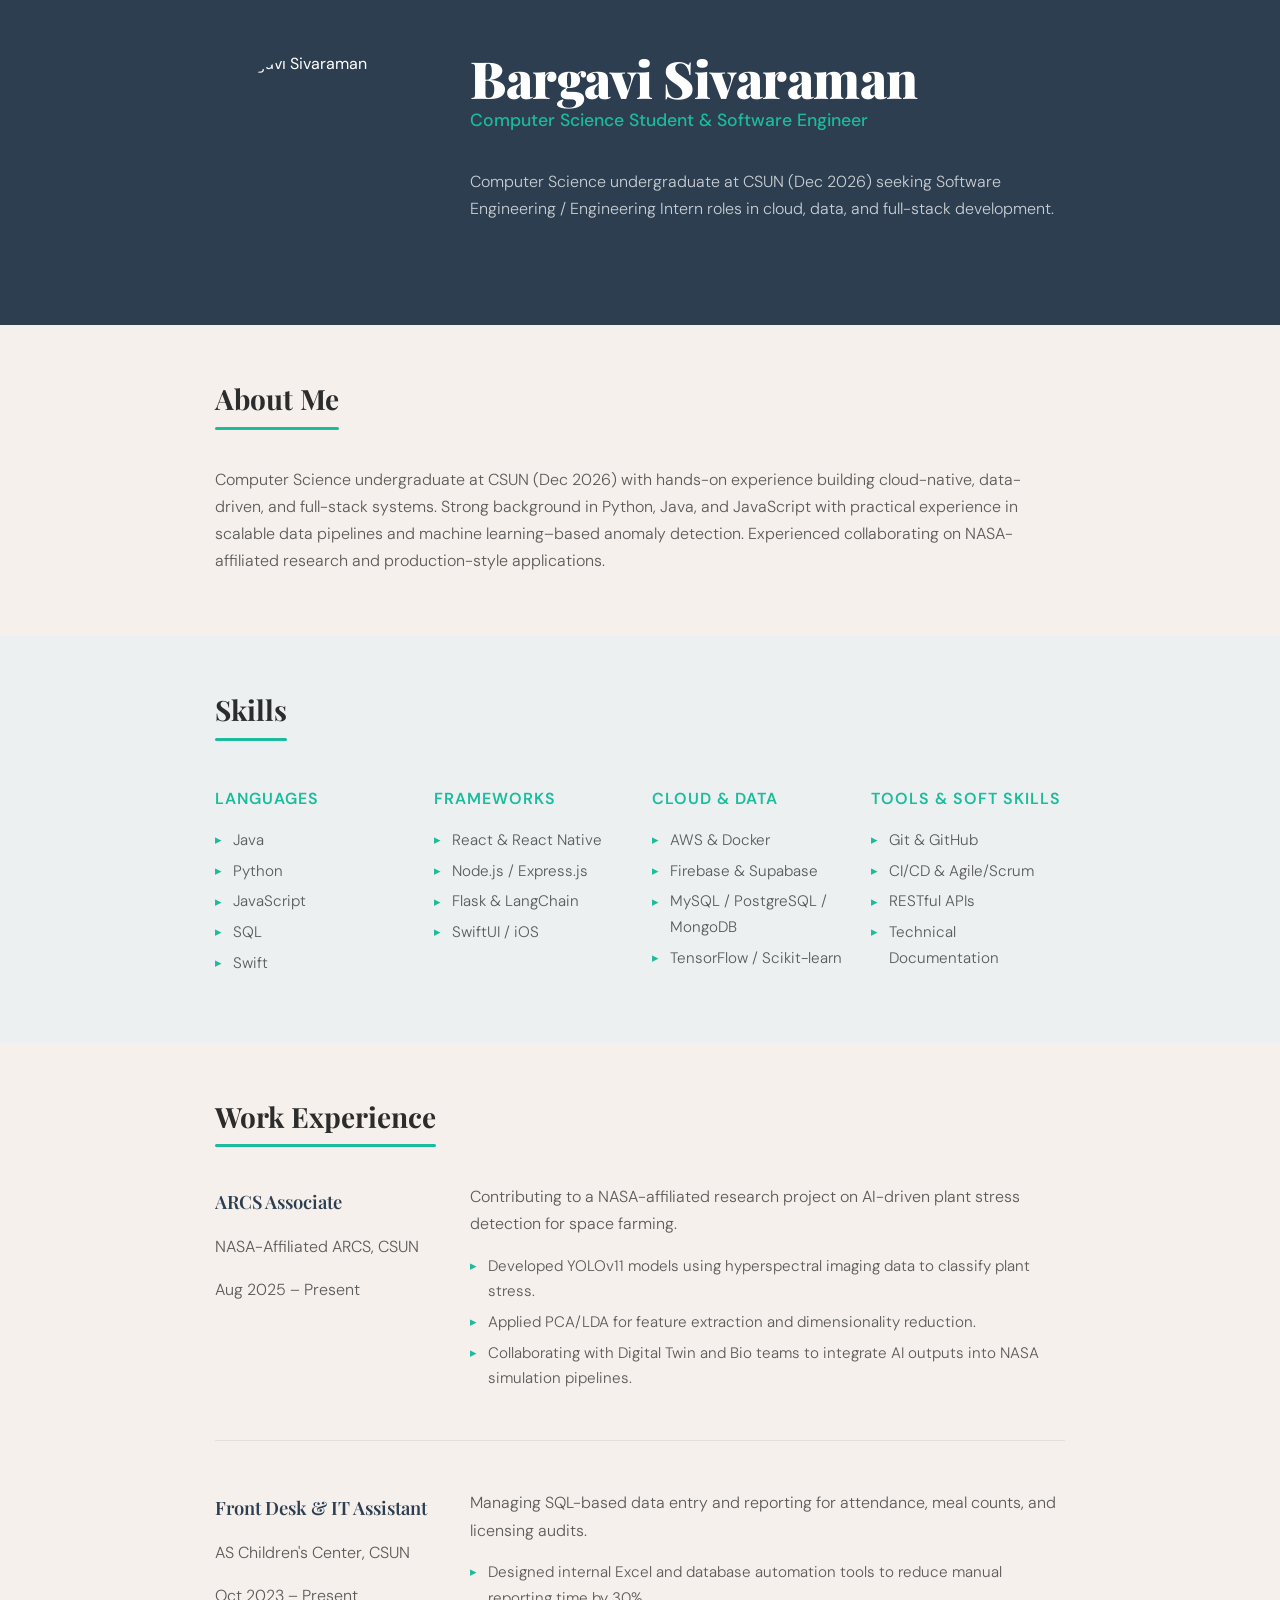
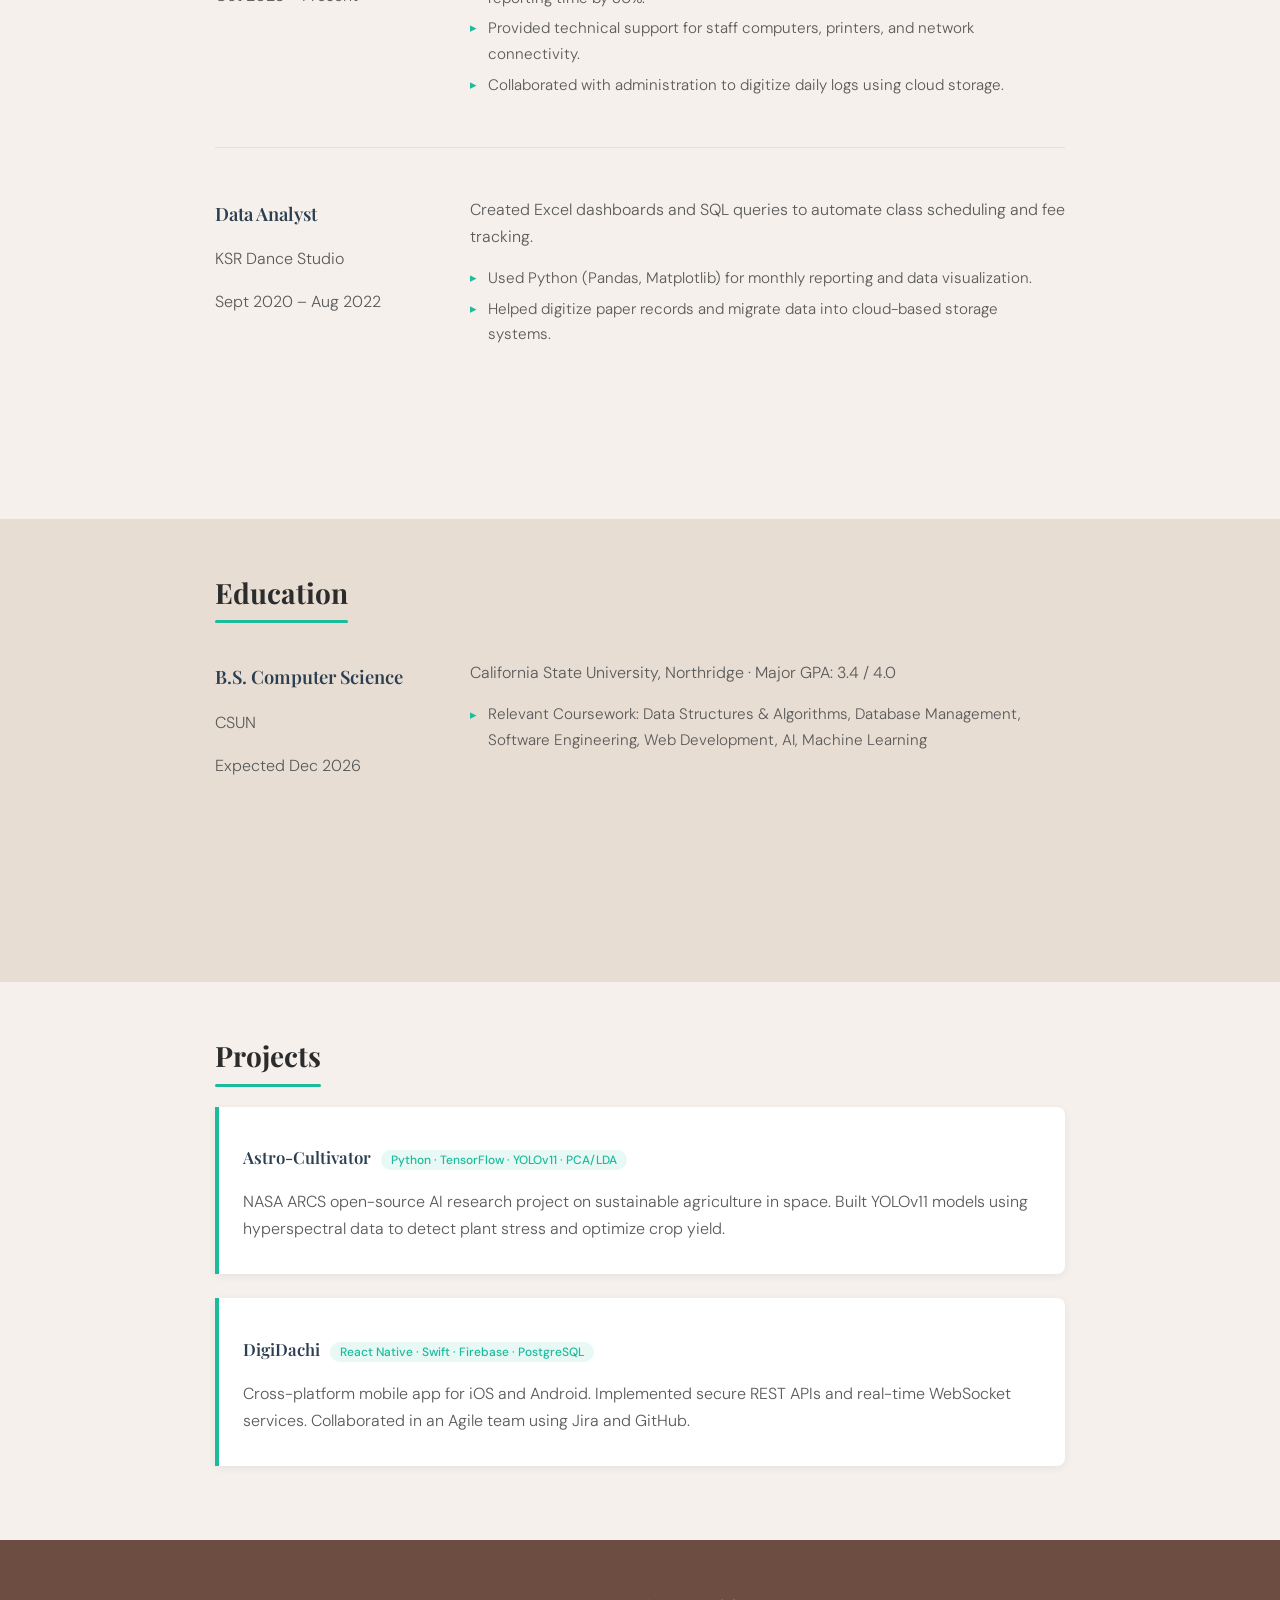
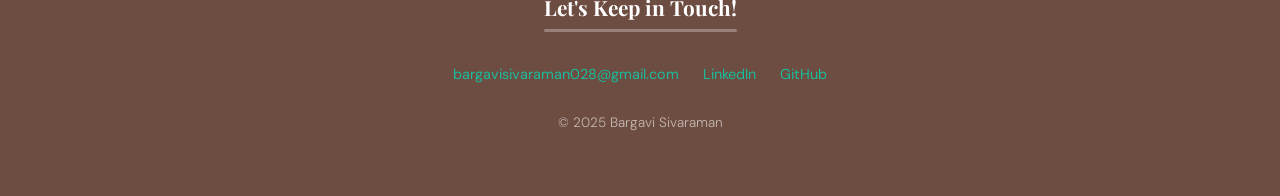
==== index.html @ f29d737a "HW7 resume site with content-wrap columns and floats" ====
<!DOCTYPE html>
<html lang="en">
<head>
  <meta charset="UTF-8" />
  <meta name="viewport" content="width=device-width, initial-scale=1.0"/>
  <title>Bargavi Sivaraman | Resume</title>

  <link rel="preconnect" href="https://fonts.googleapis.com">
  <link rel="preconnect" href="https://fonts.gstatic.com" crossorigin>
  <link href="https://fonts.googleapis.com/css2?family=Playfair+Display:wght@400;600;700;900&family=DM+Sans:wght@300;400;500;600&display=swap" rel="stylesheet">

  <link rel="stylesheet" href="css/styles.css">
</head>
<body>

  <header class="site-header">
    <div class="content-wrap">
      <img class="profile-img column-narrow" src="images/profile.jpg" alt="Bargavi Sivaraman">
      <div class="column-wide">
        <h1>Bargavi Sivaraman</h1>
        <h2>Computer Science Student & Software Engineer</h2>
        <p>Computer Science undergraduate at CSUN (Dec 2026) seeking Software Engineering / Engineering Intern roles in cloud, data, and full-stack development.</p>
      </div>
    </div>
  </header>

  <main>

    <section class="summary-section">
      <div class="content-wrap">
        <h2>About Me</h2>
        <p>Computer Science undergraduate at CSUN (Dec 2026) with hands-on experience building cloud-native, data-driven, and full-stack systems. Strong background in Python, Java, and JavaScript with practical experience in scalable data pipelines and machine learning–based anomaly detection. Experienced collaborating on NASA-affiliated research and production-style applications.</p>
      </div>
    </section>

    <section class="skills-section">
      <div class="content-wrap">
        <h2>Skills</h2>
        <div class="skills-grid">
          <div class="skill-group">
            <h3>Languages</h3>
            <ul>
              <li>Java</li>
              <li>Python</li>
              <li>JavaScript</li>
              <li>SQL</li>
              <li>Swift</li>
            </ul>
          </div>
          <div class="skill-group">
            <h3>Frameworks</h3>
            <ul>
              <li>React &amp; React Native</li>
              <li>Node.js / Express.js</li>
              <li>Flask &amp; LangChain</li>
              <li>SwiftUI / iOS</li>
            </ul>
          </div>
          <div class="skill-group">
            <h3>Cloud &amp; Data</h3>
            <ul>
              <li>AWS &amp; Docker</li>
              <li>Firebase &amp; Supabase</li>
              <li>MySQL / PostgreSQL / MongoDB</li>
              <li>TensorFlow / Scikit-learn</li>
            </ul>
          </div>
          <div class="skill-group">
            <h3>Tools &amp; Soft Skills</h3>
            <ul>
              <li>Git &amp; GitHub</li>
              <li>CI/CD &amp; Agile/Scrum</li>
              <li>RESTful APIs</li>
              <li>Technical Documentation</li>
            </ul>
          </div>
        </div>
      </div>
    </section>

    <section class="work-section">
      <div class="content-wrap">
        <h2>Work Experience</h2>

        <article class="job">
          <div class="column-narrow">
            <h3>ARCS Associate</h3>
            <p>NASA-Affiliated ARCS, CSUN</p>
            <p>Aug 2025 – Present</p>
          </div>
          <div class="column-wide">
            <p>Contributing to a NASA-affiliated research project on AI-driven plant stress detection for space farming.</p>
            <ul>
              <li>Developed YOLOv11 models using hyperspectral imaging data to classify plant stress.</li>
              <li>Applied PCA/LDA for feature extraction and dimensionality reduction.</li>
              <li>Collaborating with Digital Twin and Bio teams to integrate AI outputs into NASA simulation pipelines.</li>
            </ul>
          </div>
        </article>

        <article class="job">
          <div class="column-narrow">
            <h3>Front Desk &amp; IT Assistant</h3>
            <p>AS Children's Center, CSUN</p>
            <p>Oct 2023 – Present</p>
          </div>
          <div class="column-wide">
            <p>Managing SQL-based data entry and reporting for attendance, meal counts, and licensing audits.</p>
            <ul>
              <li>Designed internal Excel and database automation tools to reduce manual reporting time by 30%.</li>
              <li>Provided technical support for staff computers, printers, and network connectivity.</li>
              <li>Collaborated with administration to digitize daily logs using cloud storage.</li>
            </ul>
          </div>
        </article>

        <article class="job">
          <div class="column-narrow">
            <h3>Data Analyst</h3>
            <p>KSR Dance Studio</p>
            <p>Sept 2020 – Aug 2022</p>
          </div>
          <div class="column-wide">
            <p>Created Excel dashboards and SQL queries to automate class scheduling and fee tracking.</p>
            <ul>
              <li>Used Python (Pandas, Matplotlib) for monthly reporting and data visualization.</li>
              <li>Helped digitize paper records and migrate data into cloud-based storage systems.</li>
            </ul>
          </div>
        </article>

      </div>
    </section>

    <section class="education-section">
      <div class="content-wrap">
        <h2>Education</h2>

        <article class="edu-item">
          <div class="column-narrow">
            <h3>B.S. Computer Science</h3>
            <p>CSUN</p>
            <p>Expected Dec 2026</p>
          </div>
          <div class="column-wide">
            <p>California State University, Northridge · Major GPA: 3.4 / 4.0</p>
            <ul>
              <li>Relevant Coursework: Data Structures &amp; Algorithms, Database Management, Software Engineering, Web Development, AI, Machine Learning</li>
            </ul>
          </div>
        </article>

      </div>
    </section>

    <section class="projects-section">
      <div class="content-wrap">
        <h2>Projects</h2>

        <article class="project-item">
          <h3>Astro-Cultivator <span class="project-tag">Python · TensorFlow · YOLOv11 · PCA/LDA</span></h3>
          <p>NASA ARCS open-source AI research project on sustainable agriculture in space. Built YOLOv11 models using hyperspectral data to detect plant stress and optimize crop yield.</p>
        </article>

        <article class="project-item">
          <h3>DigiDachi <span class="project-tag">React Native · Swift · Firebase · PostgreSQL</span></h3>
          <p>Cross-platform mobile app for iOS and Android. Implemented secure REST APIs and real-time WebSocket services. Collaborated in an Agile team using Jira and GitHub.</p>
        </article>

      </div>
    </section>

  </main>

  <footer class="site-footer">
    <div class="content-wrap">
      <h2>Let's Keep in Touch!</h2>
      <div class="contact-info">
        <a href="mailto:bargavisivaraman028@gmail.com">bargavisivaraman028@gmail.com</a>
        <a href="https://linkedin.com/in/bargavisivaraman" target="_blank">LinkedIn</a>
        <a href="https://github.com/Bargavisivaraman" target="_blank">GitHub</a>
      </div>
      <p>&copy; 2025 Bargavi Sivaraman</p>
    </div>
  </footer>

</body>
</html>
---- css/styles.css ----
/* Box model fix */
* {
  box-sizing: border-box;
}

:root {
  --color-dark:    #2C3E50;
  --color-accent:  #1ABC9C;
  --color-bg:      #F5F0EB;
  --color-sand:    #E8DDD3;
  --color-brown:   #6D4C41;
  --color-light:   #ECF0F1;
  --color-text:    #2C2C2C;
  --color-muted:   #5a5a5a;

  --font-display: 'Playfair Display', Georgia, serif;
  --font-body:    'DM Sans', Helvetica, sans-serif;
}

body {
  font-family: var(--font-body);
  font-weight: 400;
  font-size: 16px;
  line-height: 1.7;
  color: var(--color-text);
  background-color: var(--color-bg);
  margin: 0;
}

.content-wrap {
  max-width: 950px;
  margin: 0 auto;
  padding: 50px;
  overflow: hidden;
}

h1 {
  font-family: var(--font-display);
  font-size: 3.2rem;
  font-weight: 900;
  letter-spacing: -0.5px;
  line-height: 1.1;
  margin: 0;
}

h2 {
  font-family: var(--font-display);
  font-size: 1.75rem;
  font-weight: 700;
  margin-top: 0;
  margin-bottom: 1.25rem;
  position: relative;
  display: inline-block;
}

h2::after {
  content: '';
  display: block;
  height: 3px;
  width: 100%;
  background: var(--color-accent);
  margin-top: 4px;
  border-radius: 2px;
}

h3 {
  font-family: var(--font-display);
  font-size: 1.15rem;
  font-weight: 600;
  color: var(--color-dark);
  margin-bottom: 0.2rem;
}

p {
  font-family: var(--font-body);
  font-weight: 300;
  font-size: 1rem;
  color: var(--color-muted);
  margin-bottom: 0.75rem;
}

ul {
  list-style: none;
  padding-left: 0;
}

ul li {
  font-family: var(--font-body);
  font-size: 0.95rem;
  font-weight: 300;
  color: var(--color-muted);
  padding-left: 1.2em;
  position: relative;
  margin-bottom: 0.3rem;
}

ul li::before {
  content: '▸';
  position: absolute;
  left: 0;
  color: var(--color-accent);
  font-size: 0.8rem;
  top: 0.1em;
}

/* Columns */
.column-narrow {
  width: 30%;
  float: left;
  padding-right: 3%;
  min-height: 175px;
}

.column-wide {
  width: 70%;
  float: left;
  min-height: 225px;
}

/* Header */
.site-header {
  background-color: var(--color-dark);
  color: #fff;
}

.site-header h1 {
  color: #fff;
}

.site-header h2 {
  color: var(--color-accent);
  font-size: 1.1rem;
  font-weight: 500;
  font-family: var(--font-body);
  margin: 0 0 1rem 0;
}

.site-header h2::after {
  display: none;
}

.site-header p {
  color: rgba(255,255,255,0.75);
  font-weight: 300;
}

/* Profile image */
.profile-img {
  border-radius: 50%;
}

/* Sections */
.summary-section   { background-color: var(--color-bg); }
.skills-section    { background-color: var(--color-light); }
.work-section      { background-color: var(--color-bg); }
.education-section { background-color: var(--color-sand); }
.projects-section  { background-color: var(--color-bg); }

/* Skills grid */
.skills-grid {
  display: grid;
  grid-template-columns: repeat(auto-fit, minmax(180px, 1fr));
  gap: 1.5rem;
  margin-top: 0.5rem;
}

.skill-group h3 {
  font-size: 1rem;
  font-weight: 600;
  color: var(--color-accent);
  text-transform: uppercase;
  letter-spacing: 1px;
  margin-bottom: 0.6rem;
  font-family: var(--font-body);
}

/* Jobs */
.job, .edu-item {
  overflow: hidden;
  margin-bottom: 2rem;
  padding-bottom: 2rem;
  border-bottom: 1px solid rgba(0,0,0,0.07);
}

.job:last-child, .edu-item:last-child {
  border-bottom: none;
}

/* Projects */
.project-item {
  margin-bottom: 1.5rem;
  padding: 1.25rem 1.5rem;
  background: #fff;
  border-left: 4px solid var(--color-accent);
  border-radius: 0 8px 8px 0;
  box-shadow: 0 2px 8px rgba(0,0,0,0.06);
}

.project-item h3 {
  margin-bottom: 0.4rem;
  font-size: 1.05rem;
}

.project-tag {
  font-family: var(--font-body);
  font-size: 0.75rem;
  font-weight: 500;
  color: var(--color-accent);
  background: rgba(26,188,156,0.1);
  border-radius: 20px;
  padding: 2px 10px;
  margin-left: 6px;
  vertical-align: middle;
}

/* Footer */
footer {
  text-align: center;
}

.site-footer {
  background-color: var(--color-brown);
  color: rgba(255,255,255,0.8);
}

.site-footer h2 {
  color: #fff;
  font-size: 1.3rem;
}

.site-footer h2::after {
  background: rgba(255,255,255,0.3);
}

.site-footer p {
  color: rgba(255,255,255,0.6);
  font-size: 0.85rem;
}

.contact-info a {
  padding: 10px;
  display: inline-block;
  color: var(--color-accent);
  text-decoration: none;
  font-family: var(--font-body);
  font-size: 0.9rem;
}

.contact-info a:hover {
  color: #fff;
}

/* Responsive */
@media (max-width: 600px) {
  h1 { font-size: 2.2rem; }
  h2 { font-size: 1.4rem; }
  .column-narrow, .column-wide { width: 100%; float: none; }
  .content-wrap { padding: 25px; }
}
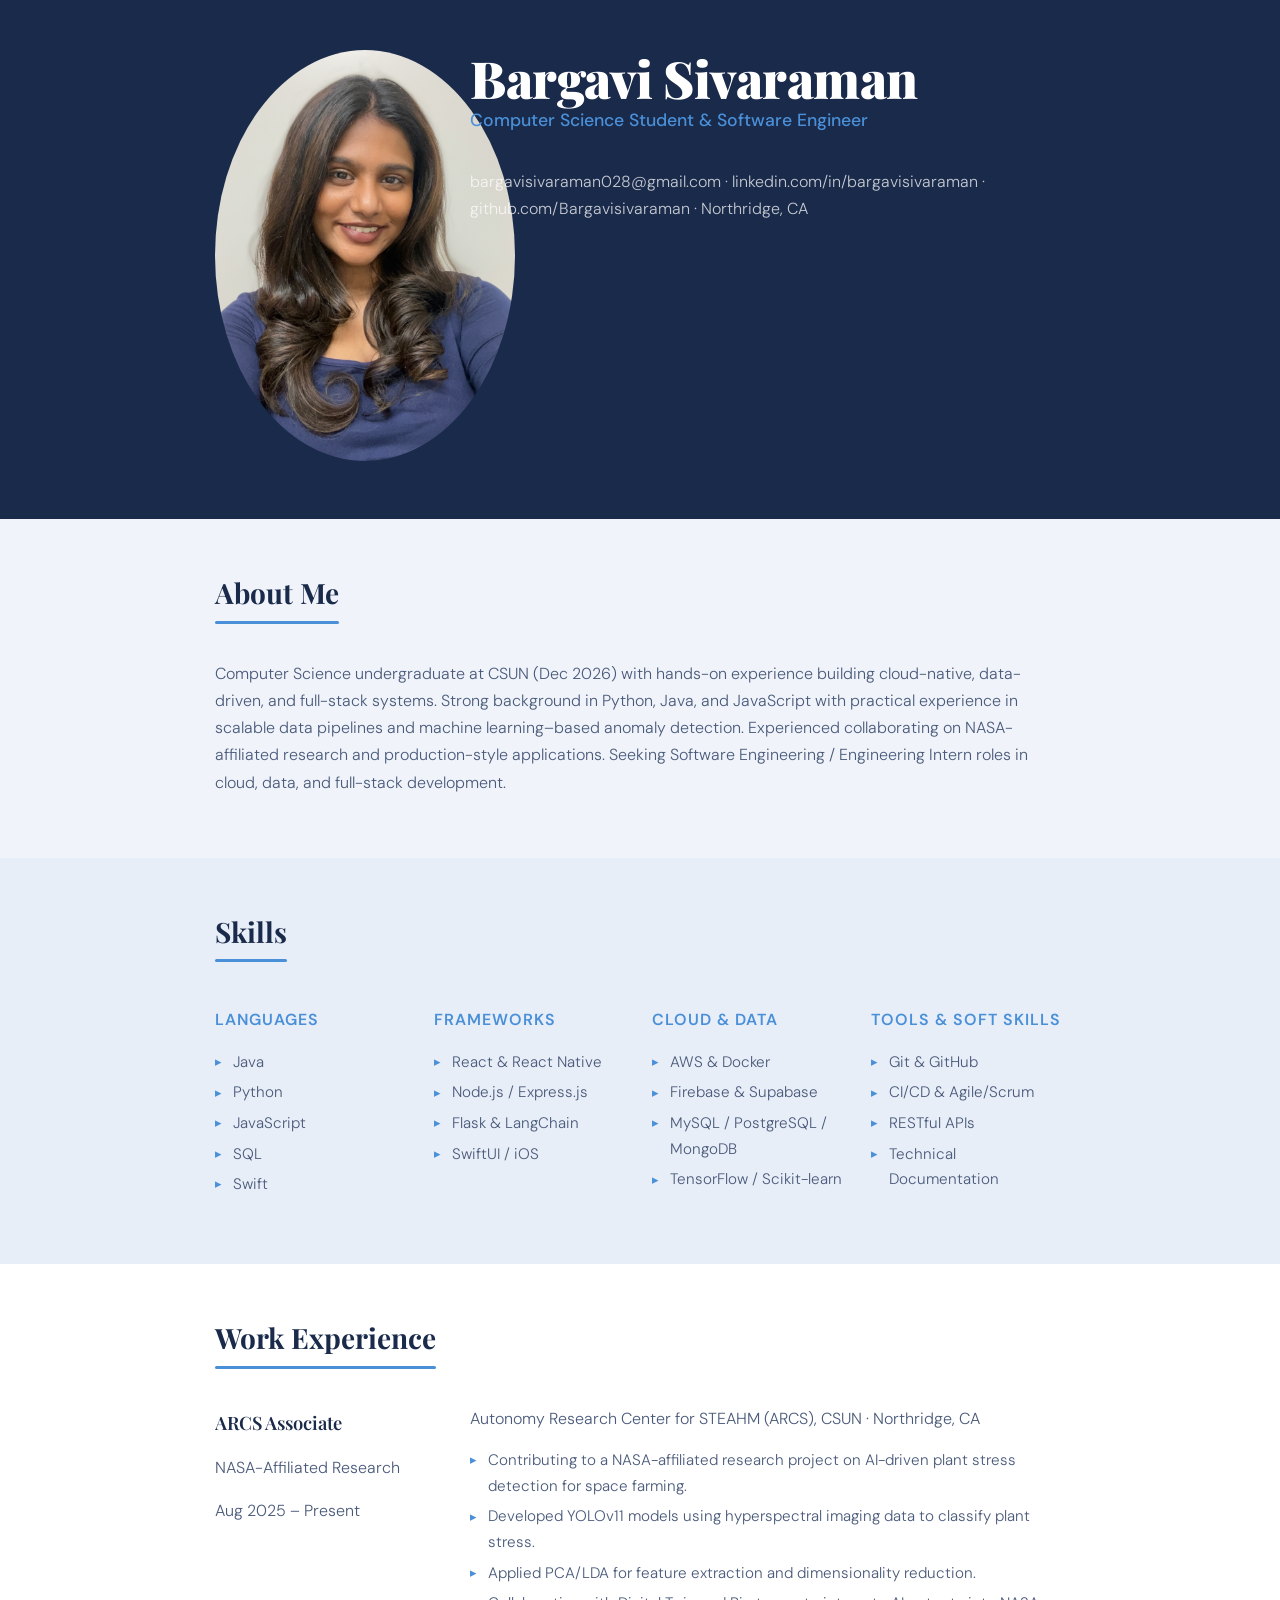
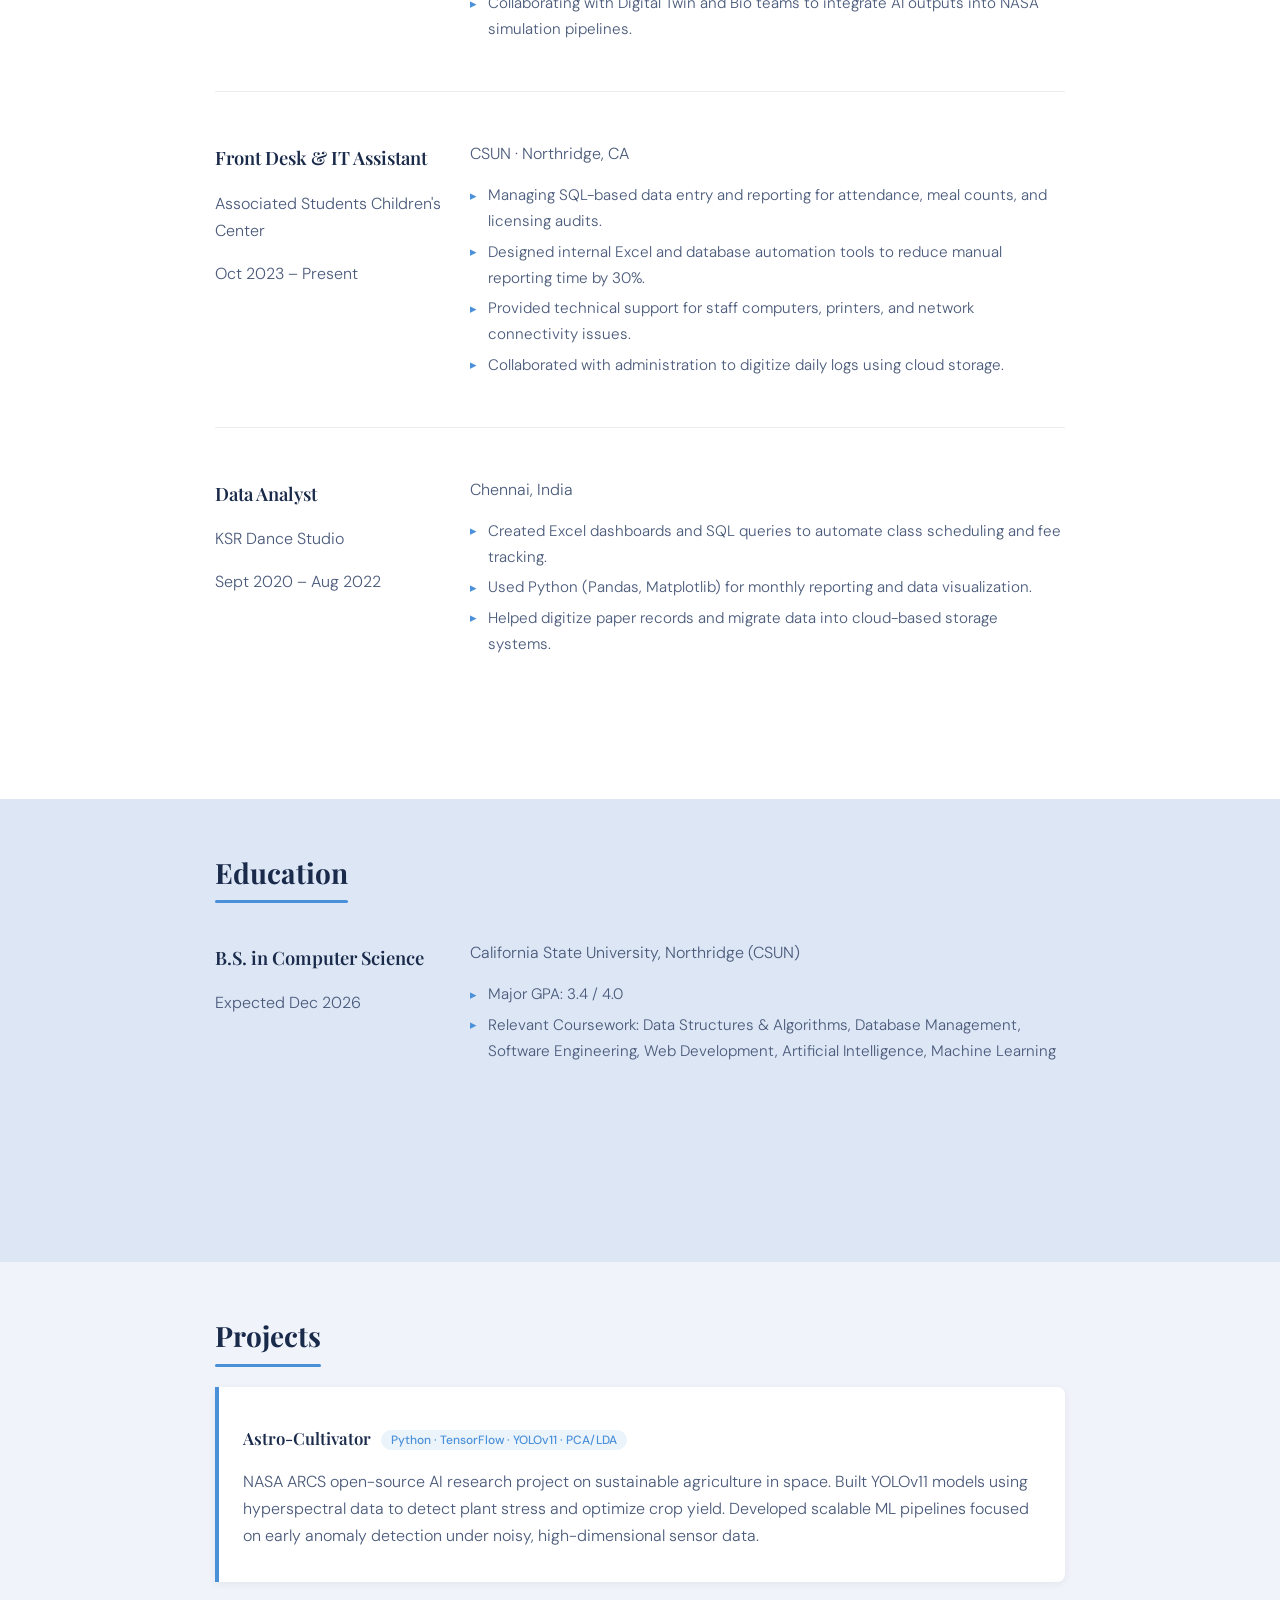
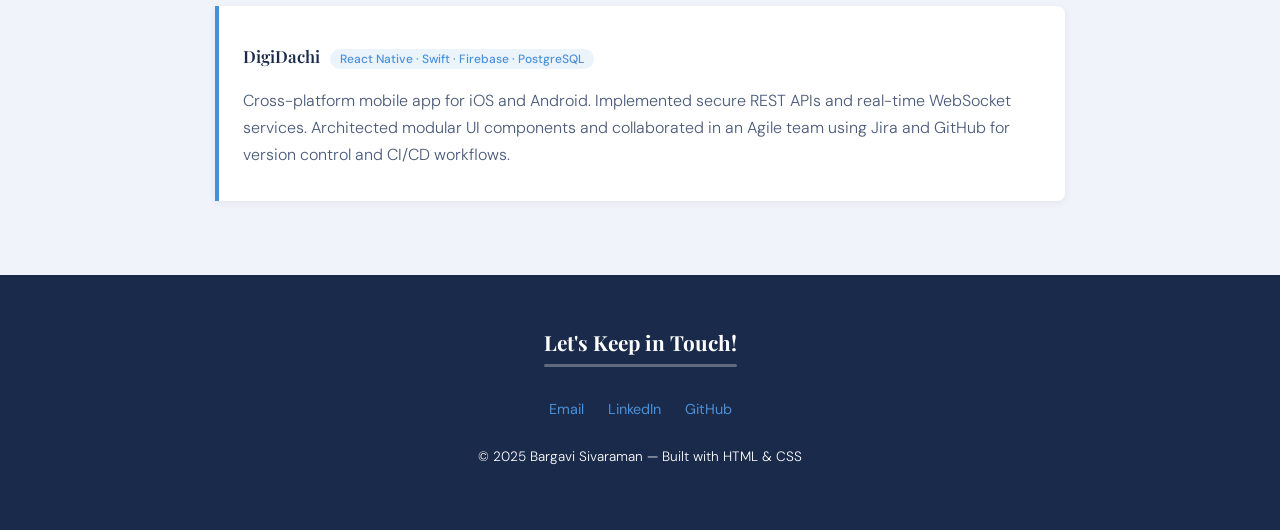
==== commit 17921602: "fix content-wrap structure and add nojekyll" ====
--- a/index.html
+++ b/index.html
@@ -4,183 +4,179 @@
   <meta charset="UTF-8" />
   <meta name="viewport" content="width=device-width, initial-scale=1.0"/>
   <title>Bargavi Sivaraman | Resume</title>
-
   <link rel="preconnect" href="https://fonts.googleapis.com">
   <link rel="preconnect" href="https://fonts.gstatic.com" crossorigin>
   <link href="https://fonts.googleapis.com/css2?family=Playfair+Display:wght@400;600;700;900&family=DM+Sans:wght@300;400;500;600&display=swap" rel="stylesheet">
-
   <link rel="stylesheet" href="css/styles.css">
 </head>
 <body>
 
   <header class="site-header">
     <div class="content-wrap">
-      <img class="profile-img column-narrow" src="images/profile.jpg" alt="Bargavi Sivaraman">
+      <div class="column-narrow">
+        <img src="images/profile.jpg" alt="Bargavi Sivaraman" class="profile-img">
+      </div>
       <div class="column-wide">
         <h1>Bargavi Sivaraman</h1>
         <h2>Computer Science Student & Software Engineer</h2>
-        <p>Computer Science undergraduate at CSUN (Dec 2026) seeking Software Engineering / Engineering Intern roles in cloud, data, and full-stack development.</p>
+        <p>bargavisivaraman028@gmail.com · linkedin.com/in/bargavisivaraman · github.com/Bargavisivaraman · Northridge, CA</p>
       </div>
     </div>
   </header>
 
-  <main>
+  <section class="summary-section">
+    <div class="content-wrap">
+      <h2>About Me</h2>
+      <p>Computer Science undergraduate at CSUN (Dec 2026) with hands-on experience building cloud-native, data-driven, and full-stack systems. Strong background in Python, Java, and JavaScript with practical experience in scalable data pipelines and machine learning–based anomaly detection. Experienced collaborating on NASA-affiliated research and production-style applications. Seeking Software Engineering / Engineering Intern roles in cloud, data, and full-stack development.</p>
+    </div>
+  </section>
 
-    <section class="summary-section">
-      <div class="content-wrap">
-        <h2>About Me</h2>
-        <p>Computer Science undergraduate at CSUN (Dec 2026) with hands-on experience building cloud-native, data-driven, and full-stack systems. Strong background in Python, Java, and JavaScript with practical experience in scalable data pipelines and machine learning–based anomaly detection. Experienced collaborating on NASA-affiliated research and production-style applications.</p>
-      </div>
-    </section>
-
-    <section class="skills-section">
-      <div class="content-wrap">
-        <h2>Skills</h2>
-        <div class="skills-grid">
-          <div class="skill-group">
-            <h3>Languages</h3>
-            <ul>
-              <li>Java</li>
-              <li>Python</li>
-              <li>JavaScript</li>
-              <li>SQL</li>
-              <li>Swift</li>
-            </ul>
-          </div>
-          <div class="skill-group">
-            <h3>Frameworks</h3>
-            <ul>
-              <li>React &amp; React Native</li>
-              <li>Node.js / Express.js</li>
-              <li>Flask &amp; LangChain</li>
-              <li>SwiftUI / iOS</li>
-            </ul>
-          </div>
-          <div class="skill-group">
-            <h3>Cloud &amp; Data</h3>
-            <ul>
-              <li>AWS &amp; Docker</li>
-              <li>Firebase &amp; Supabase</li>
-              <li>MySQL / PostgreSQL / MongoDB</li>
-              <li>TensorFlow / Scikit-learn</li>
-            </ul>
-          </div>
-          <div class="skill-group">
-            <h3>Tools &amp; Soft Skills</h3>
-            <ul>
-              <li>Git &amp; GitHub</li>
-              <li>CI/CD &amp; Agile/Scrum</li>
-              <li>RESTful APIs</li>
-              <li>Technical Documentation</li>
-            </ul>
-          </div>
+  <section class="skills-section">
+    <div class="content-wrap">
+      <h2>Skills</h2>
+      <div class="skills-grid">
+        <div class="skill-group">
+          <h3>Languages</h3>
+          <ul>
+            <li>Java</li>
+            <li>Python</li>
+            <li>JavaScript</li>
+            <li>SQL</li>
+            <li>Swift</li>
+          </ul>
+        </div>
+        <div class="skill-group">
+          <h3>Frameworks</h3>
+          <ul>
+            <li>React &amp; React Native</li>
+            <li>Node.js / Express.js</li>
+            <li>Flask &amp; LangChain</li>
+            <li>SwiftUI / iOS</li>
+          </ul>
+        </div>
+        <div class="skill-group">
+          <h3>Cloud &amp; Data</h3>
+          <ul>
+            <li>AWS &amp; Docker</li>
+            <li>Firebase &amp; Supabase</li>
+            <li>MySQL / PostgreSQL / MongoDB</li>
+            <li>TensorFlow / Scikit-learn</li>
+          </ul>
+        </div>
+        <div class="skill-group">
+          <h3>Tools &amp; Soft Skills</h3>
+          <ul>
+            <li>Git &amp; GitHub</li>
+            <li>CI/CD &amp; Agile/Scrum</li>
+            <li>RESTful APIs</li>
+            <li>Technical Documentation</li>
+          </ul>
         </div>
       </div>
-    </section>
+    </div>
+  </section>
 
-    <section class="work-section">
-      <div class="content-wrap">
-        <h2>Work Experience</h2>
+  <section class="work-section">
+    <div class="content-wrap">
+      <h2>Work Experience</h2>
 
-        <article class="job">
-          <div class="column-narrow">
-            <h3>ARCS Associate</h3>
-            <p>NASA-Affiliated ARCS, CSUN</p>
-            <p>Aug 2025 – Present</p>
-          </div>
-          <div class="column-wide">
-            <p>Contributing to a NASA-affiliated research project on AI-driven plant stress detection for space farming.</p>
-            <ul>
-              <li>Developed YOLOv11 models using hyperspectral imaging data to classify plant stress.</li>
-              <li>Applied PCA/LDA for feature extraction and dimensionality reduction.</li>
-              <li>Collaborating with Digital Twin and Bio teams to integrate AI outputs into NASA simulation pipelines.</li>
-            </ul>
-          </div>
-        </article>
+      <article class="job">
+        <div class="column-narrow">
+          <h3>ARCS Associate</h3>
+          <p>NASA-Affiliated Research</p>
+          <p>Aug 2025 – Present</p>
+        </div>
+        <div class="column-wide">
+          <p>Autonomy Research Center for STEAHM (ARCS), CSUN · Northridge, CA</p>
+          <ul>
+            <li>Contributing to a NASA-affiliated research project on AI-driven plant stress detection for space farming.</li>
+            <li>Developed YOLOv11 models using hyperspectral imaging data to classify plant stress.</li>
+            <li>Applied PCA/LDA for feature extraction and dimensionality reduction.</li>
+            <li>Collaborating with Digital Twin and Bio teams to integrate AI outputs into NASA simulation pipelines.</li>
+          </ul>
+        </div>
+      </article>
 
-        <article class="job">
-          <div class="column-narrow">
-            <h3>Front Desk &amp; IT Assistant</h3>
-            <p>AS Children's Center, CSUN</p>
-            <p>Oct 2023 – Present</p>
-          </div>
-          <div class="column-wide">
-            <p>Managing SQL-based data entry and reporting for attendance, meal counts, and licensing audits.</p>
-            <ul>
-              <li>Designed internal Excel and database automation tools to reduce manual reporting time by 30%.</li>
-              <li>Provided technical support for staff computers, printers, and network connectivity.</li>
-              <li>Collaborated with administration to digitize daily logs using cloud storage.</li>
-            </ul>
-          </div>
-        </article>
+      <article class="job">
+        <div class="column-narrow">
+          <h3>Front Desk &amp; IT Assistant</h3>
+          <p>Associated Students Children's Center</p>
+          <p>Oct 2023 – Present</p>
+        </div>
+        <div class="column-wide">
+          <p>CSUN · Northridge, CA</p>
+          <ul>
+            <li>Managing SQL-based data entry and reporting for attendance, meal counts, and licensing audits.</li>
+            <li>Designed internal Excel and database automation tools to reduce manual reporting time by 30%.</li>
+            <li>Provided technical support for staff computers, printers, and network connectivity issues.</li>
+            <li>Collaborated with administration to digitize daily logs using cloud storage.</li>
+          </ul>
+        </div>
+      </article>
 
-        <article class="job">
-          <div class="column-narrow">
-            <h3>Data Analyst</h3>
-            <p>KSR Dance Studio</p>
-            <p>Sept 2020 – Aug 2022</p>
-          </div>
-          <div class="column-wide">
-            <p>Created Excel dashboards and SQL queries to automate class scheduling and fee tracking.</p>
-            <ul>
-              <li>Used Python (Pandas, Matplotlib) for monthly reporting and data visualization.</li>
-              <li>Helped digitize paper records and migrate data into cloud-based storage systems.</li>
-            </ul>
-          </div>
-        </article>
+      <article class="job">
+        <div class="column-narrow">
+          <h3>Data Analyst</h3>
+          <p>KSR Dance Studio</p>
+          <p>Sept 2020 – Aug 2022</p>
+        </div>
+        <div class="column-wide">
+          <p>Chennai, India</p>
+          <ul>
+            <li>Created Excel dashboards and SQL queries to automate class scheduling and fee tracking.</li>
+            <li>Used Python (Pandas, Matplotlib) for monthly reporting and data visualization.</li>
+            <li>Helped digitize paper records and migrate data into cloud-based storage systems.</li>
+          </ul>
+        </div>
+      </article>
+    </div>
+  </section>
 
-      </div>
-    </section>
+  <section class="education-section">
+    <div class="content-wrap">
+      <h2>Education</h2>
 
-    <section class="education-section">
-      <div class="content-wrap">
-        <h2>Education</h2>
+      <article class="edu-item">
+        <div class="column-narrow">
+          <h3>B.S. in Computer Science</h3>
+          <p>Expected Dec 2026</p>
+        </div>
+        <div class="column-wide">
+          <p>California State University, Northridge (CSUN)</p>
+          <ul>
+            <li>Major GPA: 3.4 / 4.0</li>
+            <li>Relevant Coursework: Data Structures &amp; Algorithms, Database Management, Software Engineering, Web Development, Artificial Intelligence, Machine Learning</li>
+          </ul>
+        </div>
+      </article>
+    </div>
+  </section>
 
-        <article class="edu-item">
-          <div class="column-narrow">
-            <h3>B.S. Computer Science</h3>
-            <p>CSUN</p>
-            <p>Expected Dec 2026</p>
-          </div>
-          <div class="column-wide">
-            <p>California State University, Northridge · Major GPA: 3.4 / 4.0</p>
-            <ul>
-              <li>Relevant Coursework: Data Structures &amp; Algorithms, Database Management, Software Engineering, Web Development, AI, Machine Learning</li>
-            </ul>
-          </div>
-        </article>
+  <section class="projects-section">
+    <div class="content-wrap">
+      <h2>Projects</h2>
 
-      </div>
-    </section>
+      <article class="project-item">
+        <h3>Astro-Cultivator <span class="project-tag">Python · TensorFlow · YOLOv11 · PCA/LDA</span></h3>
+        <p>NASA ARCS open-source AI research project on sustainable agriculture in space. Built YOLOv11 models using hyperspectral data to detect plant stress and optimize crop yield. Developed scalable ML pipelines focused on early anomaly detection under noisy, high-dimensional sensor data.</p>
+      </article>
 
-    <section class="projects-section">
-      <div class="content-wrap">
-        <h2>Projects</h2>
-
-        <article class="project-item">
-          <h3>Astro-Cultivator <span class="project-tag">Python · TensorFlow · YOLOv11 · PCA/LDA</span></h3>
-          <p>NASA ARCS open-source AI research project on sustainable agriculture in space. Built YOLOv11 models using hyperspectral data to detect plant stress and optimize crop yield.</p>
-        </article>
-
-        <article class="project-item">
-          <h3>DigiDachi <span class="project-tag">React Native · Swift · Firebase · PostgreSQL</span></h3>
-          <p>Cross-platform mobile app for iOS and Android. Implemented secure REST APIs and real-time WebSocket services. Collaborated in an Agile team using Jira and GitHub.</p>
-        </article>
-
-      </div>
-    </section>
-
-  </main>
+      <article class="project-item">
+        <h3>DigiDachi <span class="project-tag">React Native · Swift · Firebase · PostgreSQL</span></h3>
+        <p>Cross-platform mobile app for iOS and Android. Implemented secure REST APIs and real-time WebSocket services. Architected modular UI components and collaborated in an Agile team using Jira and GitHub for version control and CI/CD workflows.</p>
+      </article>
+    </div>
+  </section>
 
   <footer class="site-footer">
     <div class="content-wrap">
       <h2>Let's Keep in Touch!</h2>
       <div class="contact-info">
-        <a href="mailto:bargavisivaraman028@gmail.com">bargavisivaraman028@gmail.com</a>
-        <a href="https://linkedin.com/in/bargavisivaraman" target="_blank">LinkedIn</a>
-        <a href="https://github.com/Bargavisivaraman" target="_blank">GitHub</a>
+        <a href="mailto:bargavisivaraman028@gmail.com">Email</a>
+        <a href="https://linkedin.com/in/bargavisivaraman">LinkedIn</a>
+        <a href="https://github.com/Bargavisivaraman">GitHub</a>
       </div>
-      <p>&copy; 2025 Bargavi Sivaraman</p>
+      <p>&copy; 2025 Bargavi Sivaraman &mdash; Built with HTML &amp; CSS</p>
     </div>
   </footer>
 
--- a/css/styles.css
+++ b/css/styles.css
@@ -1,17 +1,15 @@
-/* Box model fix */
 * {
   box-sizing: border-box;
 }
 
 :root {
-  --color-dark:    #2C3E50;
-  --color-accent:  #1ABC9C;
-  --color-bg:      #F5F0EB;
-  --color-sand:    #E8DDD3;
-  --color-brown:   #6D4C41;
-  --color-light:   #ECF0F1;
-  --color-text:    #2C2C2C;
-  --color-muted:   #5a5a5a;
+  --color-dark:    #1a2a4a;
+  --color-accent:  #4A90D9;
+  --color-bg:      #f0f4fa;
+  --color-sand:    #dce6f5;
+  --color-light:   #e8eef8;
+  --color-text:    #1a2a4a;
+  --color-muted:   #4a5a7a;
 
   --font-display: 'Playfair Display', Georgia, serif;
   --font-body:    'DM Sans', Helvetica, sans-serif;
@@ -58,7 +56,7 @@
   display: block;
   height: 3px;
   width: 100%;
-  background: var(--color-accent);
+  background: #4A90D9;
   margin-top: 4px;
   border-radius: 2px;
 }
@@ -103,7 +101,6 @@
   top: 0.1em;
 }
 
-/* Columns */
 .column-narrow {
   width: 30%;
   float: left;
@@ -117,7 +114,6 @@
   min-height: 225px;
 }
 
-/* Header */
 .site-header {
   background-color: var(--color-dark);
   color: #fff;
@@ -128,7 +124,7 @@
 }
 
 .site-header h2 {
-  color: var(--color-accent);
+  color: #4A90D9;
   font-size: 1.1rem;
   font-weight: 500;
   font-family: var(--font-body);
@@ -144,19 +140,17 @@
   font-weight: 300;
 }
 
-/* Profile image */
 .profile-img {
   border-radius: 50%;
-}
-
-/* Sections */
+  width: 300px;
+}
+
 .summary-section   { background-color: var(--color-bg); }
 .skills-section    { background-color: var(--color-light); }
-.work-section      { background-color: var(--color-bg); }
+.work-section      { background-color: #ffffff; }
 .education-section { background-color: var(--color-sand); }
 .projects-section  { background-color: var(--color-bg); }
 
-/* Skills grid */
 .skills-grid {
   display: grid;
   grid-template-columns: repeat(auto-fit, minmax(180px, 1fr));
@@ -174,7 +168,6 @@
   font-family: var(--font-body);
 }
 
-/* Jobs */
 .job, .edu-item {
   overflow: hidden;
   margin-bottom: 2rem;
@@ -186,7 +179,6 @@
   border-bottom: none;
 }
 
-/* Projects */
 .project-item {
   margin-bottom: 1.5rem;
   padding: 1.25rem 1.5rem;
@@ -206,25 +198,24 @@
   font-size: 0.75rem;
   font-weight: 500;
   color: var(--color-accent);
-  background: rgba(26,188,156,0.1);
+  background: rgba(74,144,217,0.1);
   border-radius: 20px;
   padding: 2px 10px;
   margin-left: 6px;
   vertical-align: middle;
 }
 
-/* Footer */
 footer {
   text-align: center;
 }
 
 .site-footer {
-  background-color: var(--color-brown);
-  color: rgba(255,255,255,0.8);
+  background-color: var(--color-dark);
+  color: #ffffff;
 }
 
 .site-footer h2 {
-  color: #fff;
+  color: #ffffff;
   font-size: 1.3rem;
 }
 
@@ -233,14 +224,14 @@
 }
 
 .site-footer p {
-  color: rgba(255,255,255,0.6);
+  color: #ffffff;
   font-size: 0.85rem;
 }
 
 .contact-info a {
   padding: 10px;
   display: inline-block;
-  color: var(--color-accent);
+  color: #4A90D9;
   text-decoration: none;
   font-family: var(--font-body);
   font-size: 0.9rem;
@@ -250,7 +241,6 @@
   color: #fff;
 }
 
-/* Responsive */
 @media (max-width: 600px) {
   h1 { font-size: 2.2rem; }
   h2 { font-size: 1.4rem; }
